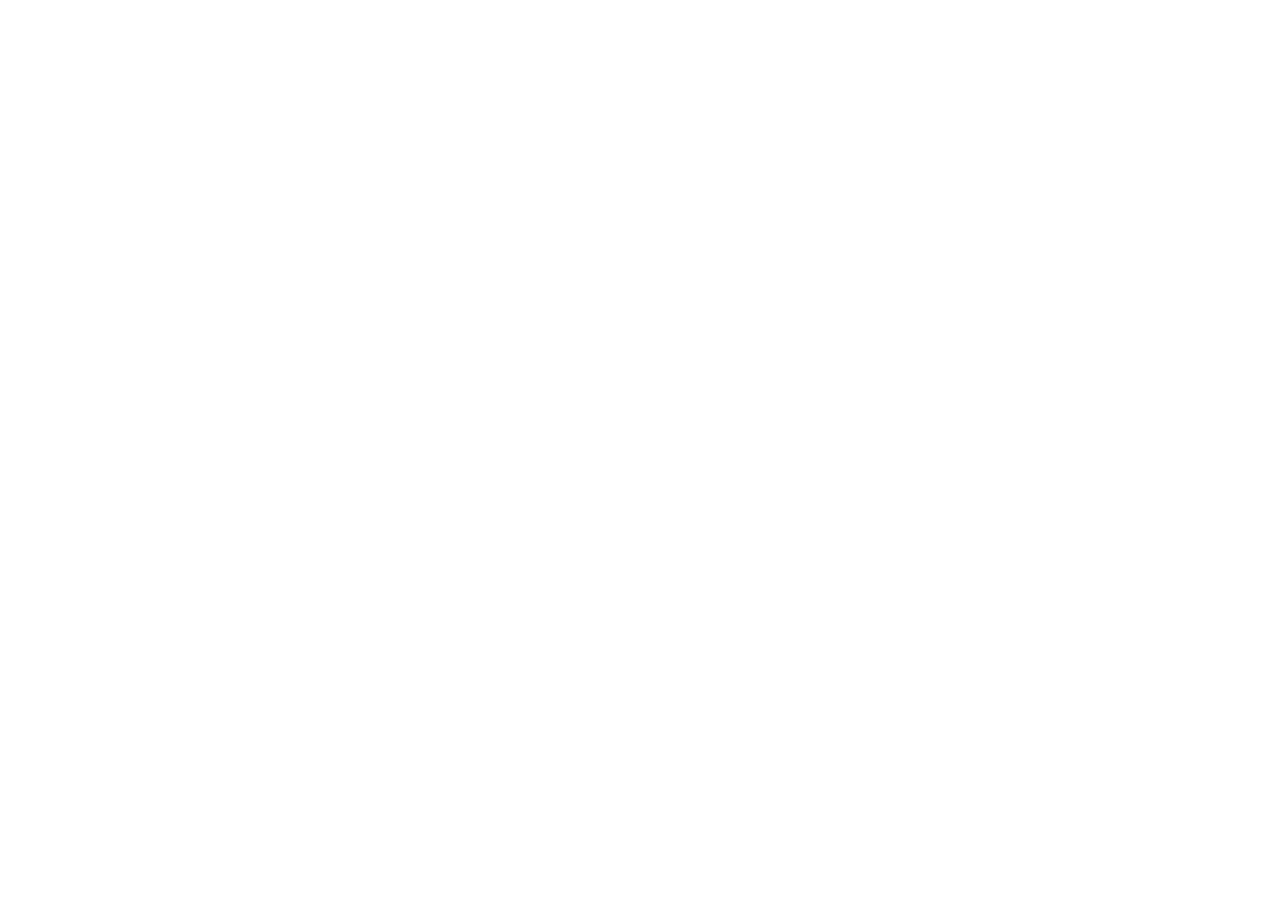
==== Vet-side/HTML/index.html @ 2cafeb4e "modified:   Vet-side/HTML/index.html" ====
<!DOCTYPE html>
<html lang="en">
<head>
    <meta charset="UTF-8">
    <meta name="viewport" content="width=device-width, initial-scale=1.0">
    <title>VBetter</title>
    <link rel="stylesheet" href="">
</head>
<body>
    
</body>
</html>
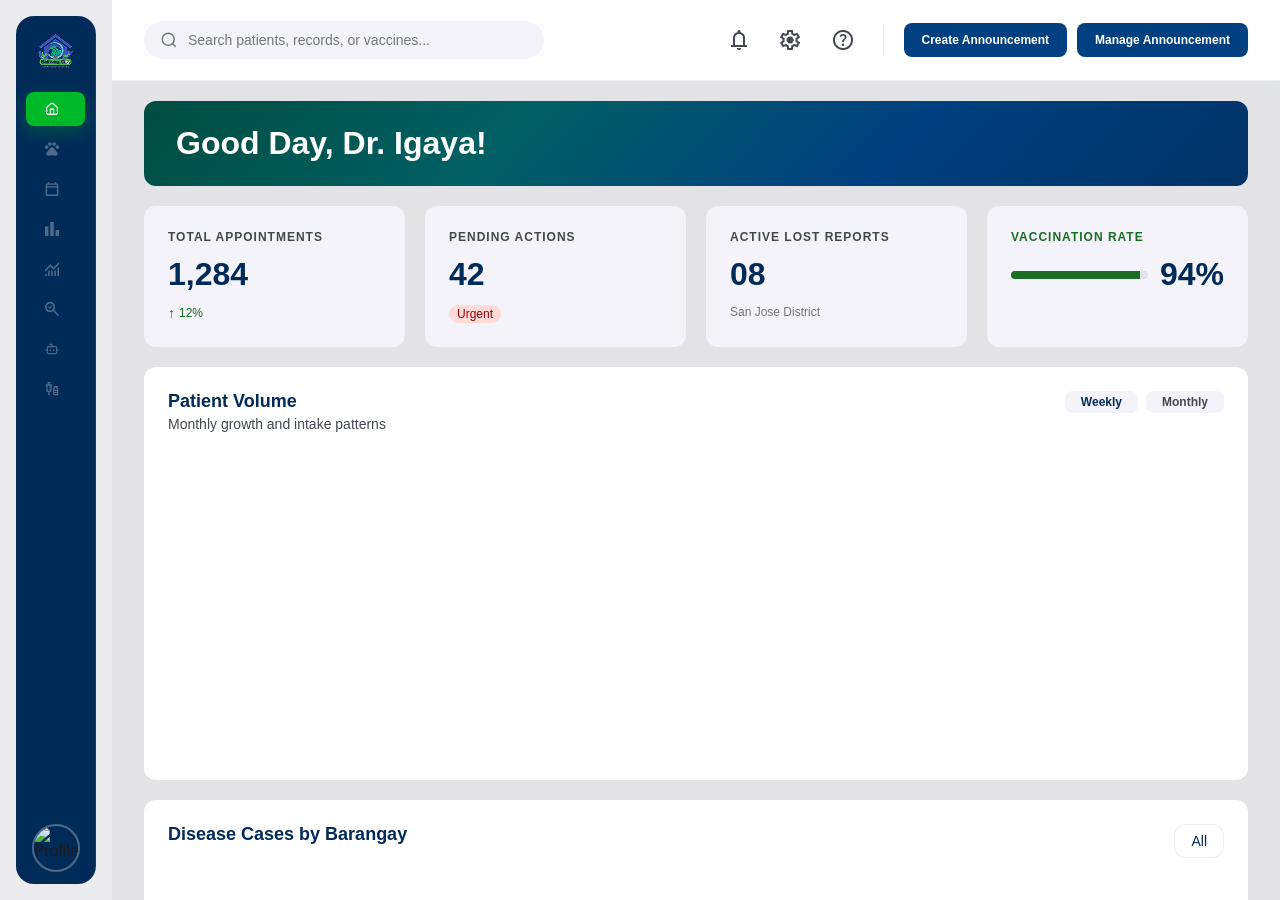
==== commit cd46c95e: "modified:   Vet-side/CSS/index.css 	modified:   Vet-side/HTML/index.html 	new file:   Vet-side/Image" ====
--- a/Vet-side/HTML/index.html
+++ b/Vet-side/HTML/index.html
@@ -3,11 +3,333 @@
 <head>
     <meta charset="UTF-8">
     <meta name="viewport" content="width=device-width, initial-scale=1.0">
-    <title>VBetter</title>
-    <link rel="stylesheet" href="">
+    <title>VBETTER - Veterinary Dashboard</title>
+    <link rel="stylesheet" href="../CSS/index.css">
+    <link href="https://cdn.jsdelivr.net/npm/fullcalendar@6.1.8/index.global.min.css" rel="stylesheet">
+    <script src="https://cdn.jsdelivr.net/npm/fullcalendar@6.1.8/index.global.min.js"></script>
+    <script src="https://cdn.jsdelivr.net/npm/chart.js"></script>
 </head>
 <body>
-    
+    <div class="MainContainer">
+        <!-- SIDEBAR -->
+        <div class="sidebar">
+            <div class="sidebar-header">
+                <div class="logo"><img src="../Images/logo.png" alt="VBETTER Logo"></div>
+            </div>
+            <nav class="sidebar-nav">
+                <a href="#" class="nav-item active" title="Dashboard">
+                    <img src="/Vet-side/Images/home.png" class="nav-icon">
+                    <span class="nav-label">Dashboard</span>
+                </a>
+                <a href="#" class="nav-item" title="Patients">
+                    <img src="/Vet-side/Images/paw.svg" class="nav-icon">
+                    <span class="nav-label">Appointment Management</span>
+                </a>
+                <a href="#" class="nav-item" title="Appointments">
+                    <img src="/Vet-side/Images/n.svg" class="nav-icon">
+                    <span class="nav-label">Patient Records</span>
+                </a>
+                <a href="#" class="nav-item" title="Reports">
+                    <img src="/Vet-side/Images/graph.svg" class="nav-icon">
+                    <span class="nav-label">Report</span>
+                </a>
+                 <a href="#" class="nav-item" title="Disease_Analytics">
+                    <img src="/Vet-side/Images/graph2.svg" class="nav-icon">
+                    <span class="nav-label">Disease Analytics</span>
+                </a>
+                  <a href="#" class="nav-item" title="lost_&_found">
+                    <img src="/Vet-side/Images/lostandFound.svg" class="nav-icon">
+                    <span class="nav-label">Lost And Found</span>
+                </a>
+                  <a href="#" class="nav-item" title="chatbot_insights">
+                    <img src="/Vet-side/Images/chatbot.svg" class="nav-icon">
+                    <span class="nav-label">Chatbot Management</span>
+                </a>
+                  <a href="#" class="nav-item" title="Mass_Vaccine">
+                    <img src="/Vet-side/Images/vaccine.svg" class="nav-icon">
+                    <span class="nav-label">Mass Vaccination</span>
+                </a>
+            </nav>
+            <div class="sidebar-footer">
+                <img src="https://via.placeholder.com/40" alt="Profile" class="profile-pic">
+                <span class="nav-label">Mass Vaccination</span>
+            </div>
+        </div>
+
+       
+        <div class="mainContent">
+            <div class="topHeader">
+                <div class="searchField">
+                    <svg class="search-icon" viewBox="0 0 24 24" fill="none" stroke="currentColor">
+                        <circle cx="11" cy="11" r="8"></circle>
+                        <path d="m21 21-4.35-4.35"></path>
+                    </svg>
+                    <input type="text" placeholder="Search patients, records, or vaccines...">
+                </div>
+                <div class="rightSide">
+                    <div class="iconheader">
+                        <button class="icon-btn">
+                            <img src="/Vet-side/Images/notif.png">
+                        </button>
+                        <button class="icon-btn">
+                           <img src="/Vet-side/Images/setting.png">
+                        </button>
+                        <button class="icon-btn">
+                                 <img src="/Vet-side/Images/aboutus.png">
+                        </button>
+                    </div>
+                    <div class="header-divider"></div>
+                    <div class="buttonHolder">
+                        <button class="btn btn-secondary">Create Announcement</button>
+                        <button class="btn btn-secondary">Manage Announcement</button>
+                    </div>
+                </div>
+            </div>
+
+            <!-- GREETING SECTION -->
+            <div class="Greetings">
+                <h1>Good Day, Dr. Igaya!</h1>
+            </div>
+
+            <!-- KPI SECTION -->
+            <div class="KPI">
+                <div class="kpi-card">
+                    <p class="kpi-label">Total Appointments</p>
+                    <h2 class="kpi-value">1,284</h2>
+                    <div class="kpi-trend">
+                        <span class="trend-icon">↑</span>
+                        <span class="trend-text">12%</span>
+                    </div>
+                </div>
+                <div class="kpi-card">
+                    <p class="kpi-label">Pending Actions</p>
+                    <h2 class="kpi-value">42</h2>
+                    <div class="urgent-badge">Urgent</div>
+                </div>
+                <div class="kpi-card">
+                    <p class="kpi-label">Active Lost Reports</p>
+                    <h2 class="kpi-value">08</h2>
+                    <p class="kpi-location">San Jose District</p>
+                </div>
+                <div class="kpi-card">
+                    <p class="kpi-label success">Vaccination Rate</p>
+                    <div class="vaccination-progress">
+                        <div class="progress-bar">
+                            <div class="progress-fill" style="width: 94%;"></div>
+                        </div>
+                        <h2 class="kpi-value">94%</h2>
+                    </div>
+                </div>
+            </div>
+
+            <div class="content-grid">
+                <div class="left-content">
+                    <div class="card">
+                        <div class="card-header">
+                            <div>
+                                <h3 class="card-title">Patient Volume</h3>
+                                <p class="card-subtitle">Monthly growth and intake patterns</p>
+                            </div>
+                            <div class="card-tabs">
+                                <button class="tab active">Weekly</button>
+                                <button class="tab">Monthly</button>
+                            </div>
+                        </div>
+                        <div class="chart-container">
+                            <canvas id="patientVolumeChart"></canvas>
+                        </div>
+                    </div>
+
+                    <div class="card">
+                        <div class="card-header">
+                            <div>
+                                <h3 class="card-title">Disease Cases by Barangay</h3>
+                            </div>
+                            <button class="dropdown-btn">All</button>
+                        </div>
+                        <div class="chart-container">
+                            <canvas id="diseaseChart"></canvas>
+                        </div>
+                    </div>
+
+                    <!-- VACCINE CARDS -->
+                    <div class="vaccine-section">
+                        <div class="vaccine-card">
+                            <p class="card-label">Animals Vaccinated</p>
+                            <div class="chart-container vaccine-chart-container">
+                                <canvas id="vaccinatedChart"></canvas>
+                            </div>
+                            <div class="vaccine-legend">
+                                <span class="legend-item">
+                                    <span class="dot green"></span>Rabies
+                                </span>
+                                <span class="legend-item">
+                                    <span class="dot gray"></span>Parvo
+                                </span>
+                            </div>
+                        </div>
+
+                        <div class="vaccine-demand-card">
+                            <p class="card-label">Estimated Vaccine Demand (Next 30 Days)</p>
+                            <div class="vaccine-items">
+                                <div class="vaccine-item">
+                                    <p class="vaccine-item-label">Rabies</p>
+                                    <h4 class="vaccine-item-value">450</h4>
+                                    <p class="vaccine-item-required">Units Required</p>
+                                </div>
+                                <div class="vaccine-item">
+                                    <p class="vaccine-item-label">Parvo</p>
+                                    <h4 class="vaccine-item-value">280</h4>
+                                    <p class="vaccine-item-required">Units Required</p>
+                                </div>
+                                <div class="vaccine-item">
+                                    <p class="vaccine-item-label">Distemper</p>
+                                    <h4 class="vaccine-item-value">195</h4>
+                                    <p class="vaccine-item-required">Units Required</p>
+                                </div>
+                            </div>
+                            <div class="alert-box">
+                                <p><strong>Inventory Alert:</strong> Rabies stock is 12% below projected demand. Reorder suggested.</p>
+                            </div>
+                        </div>
+                    </div>
+
+                    <!-- CHATBOT INSIGHTS -->
+                    <div class="card insights-card">
+                        <div class="insights-header">
+                            <h3 class="card-title">Chatbot Insights: Most Asked Symptoms</h3>
+                            <p class="real-time-label">Real-time Logs</p>
+                        </div>
+                        <div class="insights-list">
+                            <div class="insight-item">
+                                <div class="insight-header">
+                                    <span class="insight-name">Loss of Appetite</span>
+                                    <span class="insight-percentage">42% of queries</span>
+                                </div>
+                                <div class="insight-bar">
+                                    <div class="insight-bar-fill" style="width: 42%;"></div>
+                                </div>
+                            </div>
+                            <div class="insight-item">
+                                <div class="insight-header">
+                                    <span class="insight-name">Lethargy / Weakness</span>
+                                    <span class="insight-percentage">28% of queries</span>
+                                </div>
+                                <div class="insight-bar">
+                                    <div class="insight-bar-fill" style="width: 28%;"></div>
+                                </div>
+                            </div>
+                            <div class="insight-item">
+                                <div class="insight-header">
+                                    <span class="insight-name">Vomiting</span>
+                                    <span class="insight-percentage">15% of queries</span>
+                                </div>
+                                <div class="insight-bar">
+                                    <div class="insight-bar-fill" style="width: 15%;"></div>
+                                </div>
+                            </div>
+                            <div class="insight-item">
+                                <div class="insight-header">
+                                    <span class="insight-name">Itchy Skin / Redness</span>
+                                    <span class="insight-percentage">10% of queries</span>
+                                </div>
+                                <div class="insight-bar">
+                                    <div class="insight-bar-fill" style="width: 10%;"></div>
+                                </div>
+                            </div>
+                        </div>
+                        <p class="insights-note">Insight: Predictive patterns suggest a seasonal increase in skin-related queries.</p>
+                    </div>
+                </div>
+
+                <!-- RIGHT SIDE - CALENDAR & TIMELINE -->
+                <div class="right-content">
+                    <!-- CALENDAR -->
+                    <div class="card calendar-card">
+                        <div class="calendar-header">
+                            <h3>October 2023</h3>
+                            <div class="calendar-nav">
+                                <button class="nav-arrow">←</button>
+                                <button class="nav-arrow">→</button>
+                            </div>
+                        </div>
+                        <div id="calendar"></div>
+                    </div>
+
+                    <!-- TODAY'S TIMELINE -->
+                    <div class="card timeline-card">
+                        <div class="timeline-header">
+                            <h3>Today's Timeline</h3>
+                            <p class="timeline-date">Oct 24</p>
+                        </div>
+                        <div class="timeline-container">
+                            <div class="timeline-item">
+                                <div class="timeline-marker completed">
+                                    <span class="marker-dot"></span>
+                                </div>
+                                <div class="timeline-event completed">
+                                    <p class="event-time">09:00 AM</p>
+                                    <h4 class="event-title">Deworming: Cooper</h4>
+                                    <p class="event-location">Dr. Aris (Room 402)</p>
+                                </div>
+                            </div>
+                            <div class="timeline-item">
+                                <div class="timeline-marker pending">
+                                    <span class="marker-dot pending"></span>
+                                </div>
+                                <div class="timeline-event pending">
+                                    <p class="event-time">11:30 AM</p>
+                                    <h4 class="event-title">Vaccination: Buddy</h4>
+                                    <p class="event-location">Dr. Santos (Room 101)</p>
+                                </div>
+                            </div>
+                            <div class="timeline-item">
+                                <div class="timeline-marker">
+                                    <span class="marker-dot"></span>
+                                </div>
+                                <div class="timeline-event">
+                                    <p class="event-time">02:45 PM</p>
+                                    <h4 class="event-title">Consultation: Felix</h4>
+                                    <p class="event-location">Dr. Aris (Consultation Hall)</p>
+                                </div>
+                            </div>
+                        </div>
+                        <button class="btn btn-add-appointment">+ Add Appointment</button>
+                    </div>
+
+                    <!-- EVENT CARD -->
+                    <div class="card event-card">
+                        <p class="event-label">NEXT MAJOR EVENT</p>
+                        <h3 class="event-title">Annual Anti-Rabies Mass Vaccination</h3>
+                        <p class="event-date">Nov 12-14 • Barangay Plaza Centers</p>
+                        <button class="btn btn-manage-event">Manage Event</button>
+                    </div>
+
+                    <!-- RECENT PATIENT -->
+                    <div class="card patient-card">
+                        <div class="patient-header">
+                            <h3 class="card-title">Recent Patient Appointment</h3>
+                            <a href="#" class="view-link">View Directory</a>
+                        </div>
+                        <div class="patient-item">
+                            <div class="patient-info">
+                                <img src="https://via.placeholder.com/48" alt="Cooper" class="patient-avatar">
+                                <div>
+                                    <h4 class="patient-name">Cooper</h4>
+                                    <p class="patient-details">Golden Retriever • Male • 3yrs</p>
+                                </div>
+                            </div>
+                            <div class="patient-status">
+                                <span class="status-badge">Stable</span>
+                                <p class="patient-date">Adm: Oct 24, 2023</p>
+                            </div>
+                        </div>
+                    </div>
+                </div>
+            </div>
+        </div>
+    </div>
+
+    <script src="../JS/index.js"></script>
 </body>
-</html>
-
+</html>
--- a/Vet-side/CSS/index.css
+++ b/Vet-side/CSS/index.css
@@ -0,0 +1,1403 @@
+/* ============================= */
+/* VBETTER DASHBOARD - CSS */
+/* ============================= */
+
+/* ROOT VARIABLES */
+:root {
+    --primary-dark: #002A58;
+    --primary-blue: #004080;
+    --primary-light: #0E4686;
+    --secondary-green: #1B6D24;
+    --secondary-light-green: #00B928;
+    --accent-red: #93000A;
+    --accent-light-red: #FFDAD6;
+    --background-light: #F3F3F9;
+    --background-gray: rgba(66, 71, 80, 0.05);
+    --text-primary: #1A1C20;
+    --text-secondary: #424750;
+    --text-tertiary: #737781;
+    --border-light: rgba(195, 198, 210, 0.30);
+    --white: #FFFFFF;
+    --sidebar-width-collapsed: 80px;
+    --sidebar-width-expanded: 160px;
+    --shell-gap: 16px;
+    --sidebar-main-gap: 16px;
+    --transition: all 0.3s ease;
+}
+
+/* GENERAL STYLES */
+* {
+    margin: 0;
+    padding: 0;
+    box-sizing: border-box;
+}
+
+html, body {
+    height: 100%;
+    width: 100%;
+    font-family: 'Manrope', -apple-system, BlinkMacSystemFont, 'Segoe UI', sans-serif;
+    background-color: var(--background-gray);
+    color: var(--text-primary);
+}
+
+/* ============================= */
+/* MAIN CONTAINER */
+/* ============================= */
+
+.MainContainer {
+    display: flex;
+    height: 100vh;
+    width: 100%;
+}
+
+
+.sidebar {
+    width: var(--sidebar-width-collapsed);
+    height: calc(100vh - (var(--shell-gap) * 2));
+    background: var(--primary-dark);
+    display: flex;
+    flex-direction: column;
+    justify-content: space-between;
+    align-items: stretch;
+    padding: 12px 10px;
+    position: fixed;
+    left: var(--shell-gap);
+    top: var(--shell-gap);
+    border-radius: 18px;
+    overflow: hidden;
+    border-right: 1px solid rgba(255, 255, 255, 0.1);
+    transition: width 0.28s ease;
+}
+
+.sidebar.expanded {
+    width: var(--sidebar-width-expanded);
+}
+
+.sidebar-header {
+    width: 100%;
+    display: flex;
+    justify-content: center;
+    margin-bottom: 14px;
+}
+
+.logo {
+    width: 50px;
+    height: 50px;
+    border-radius: 12px;
+    display: flex;
+    align-items: center;
+    justify-content: center;
+    color: var(--white);
+    font-weight: 800;
+    font-size: 24px;
+    
+}
+
+.sidebar-nav {
+    display: flex;
+    flex-direction: column;
+    gap: 6px;
+    flex: 1;
+    justify-content: flex-start;
+}
+
+.nav-item {
+    width: 100%;
+    min-height: 34px;
+    display: flex;
+    align-items: center;
+    justify-content: center;
+    gap: 8px;
+    border-radius: 8px;
+    color: rgba(255, 255, 255, 0.7);
+    cursor: pointer;
+    transition: var(--transition);
+    text-decoration: none;
+    padding: 7px 0;
+}
+
+.sidebar.expanded .nav-item {
+    justify-content: flex-start;
+    padding: 7px 10px;
+}
+
+.nav-item:hover {
+    background: rgba(0, 185, 40, 0.22);
+    color: var(--white);
+}
+
+.nav-item.active {
+    background: var(--secondary-light-green);
+    color: var(--white);
+    box-shadow: 0 6px 18px rgba(0, 185, 40, 0.3);
+}
+
+.nav-icon {
+    width: 14px;
+    height: 14px;
+    stroke-width: 2;
+    flex-shrink: 0;
+    opacity: 0.95;
+}
+
+.nav-label {
+    font-size: 11px;
+    font-weight: 600;
+    line-height: 1.2;
+    opacity: 0;
+    max-width: 0;
+    overflow: hidden;
+    white-space: nowrap;
+    transition: opacity 0.18s ease, max-width 0.18s ease;
+}
+
+.sidebar.expanded .nav-label {
+    opacity: 1;
+    max-width: 140px;
+}
+
+.sidebar-footer {
+    width: 100%;
+    display: flex;
+    justify-content: center;
+}
+
+.sidebar.expanded .sidebar-footer {
+    justify-content: flex-start;
+}
+
+.profile-pic {
+    width: 48px;
+    height: 48px;
+    border-radius: 50%;
+    border: 2px solid rgba(255, 255, 255, 0.3);
+    cursor: pointer;
+    transition: var(--transition);
+}
+
+.profile-pic:hover {
+    border-color: var(--secondary-light-green);
+}
+
+/* ============================= */
+/* MAIN CONTENT */
+/* ============================= */
+
+.mainContent {
+    margin-left: calc(var(--shell-gap) + var(--sidebar-width-collapsed) + var(--sidebar-main-gap));
+    width: calc(100% - (var(--shell-gap) + var(--sidebar-width-collapsed) + var(--sidebar-main-gap)));
+    height: 100vh;
+    overflow-y: auto;
+    background: var(--background-gray);
+    transition: margin-left 0.28s ease, width 0.28s ease;
+}
+
+.sidebar.expanded ~ .mainContent {
+    margin-left: calc(var(--shell-gap) + var(--sidebar-width-expanded) + var(--sidebar-main-gap));
+    width: calc(100% - (var(--shell-gap) + var(--sidebar-width-expanded) + var(--sidebar-main-gap)));
+}
+
+/* TOP HEADER */
+.topHeader {
+    display: flex;
+    justify-content: space-between;
+    align-items: center;
+    padding: 20px 32px;
+    background: var(--white);
+    border-bottom: 1px solid var(--border-light);
+    position: sticky;
+    top: 0;
+    z-index: 100;
+}
+
+.searchField {
+    flex: 1;
+    max-width: 400px;
+    display: flex;
+    align-items: center;
+    background: var(--background-light);
+    border-radius: 50px;
+    padding: 10px 16px;
+    gap: 10px;
+}
+
+.search-icon {
+    width: 18px;
+    height: 18px;
+    color: var(--text-tertiary);
+    stroke-width: 2;
+    flex-shrink: 0;
+}
+
+.searchField input {
+    border: none;
+    background: transparent;
+    outline: none;
+    width: 100%;
+    font-size: 14px;
+    color: var(--text-primary);
+}
+
+.searchField input::placeholder {
+    color: var(--text-tertiary);
+}
+
+.rightSide {
+    display: flex;
+    align-items: center;
+    gap: 20px;
+}
+
+.iconheader {
+    display: flex;
+    gap: 12px;
+}
+
+.icon-btn {
+    width: 40px;
+    height: 40px;
+    border: none;
+    background: transparent;
+    cursor: pointer;
+    display: flex;
+    align-items: center;
+    justify-content: center;
+    color: var(--text-secondary);
+    transition: var(--transition);
+}
+
+.icon-btn:hover {
+    color: var(--primary-dark);
+}
+
+.icon-btn svg {
+    width: 20px;
+    height: 20px;
+    stroke-width: 2;
+}
+
+.header-divider {
+    width: 1px;
+    height: 32px;
+    background: var(--border-light);
+}
+
+.buttonHolder {
+    display: flex;
+    gap: 10px;
+}
+
+.btn {
+    padding: 10px 18px;
+    border: none;
+    border-radius: 8px;
+    font-size: 12px;
+    font-weight: 700;
+    cursor: pointer;
+    transition: var(--transition);
+    white-space: nowrap;
+}
+
+.btn-secondary {
+    background: var(--primary-blue);
+    color: var(--white);
+}
+
+.btn-secondary:hover {
+    opacity: 0.9;
+}
+
+.btn-add-appointment {
+    background: var(--primary-blue);
+    color: #83AEF5;
+    width: 100%;
+}
+
+.btn-manage-event {
+    background: var(--secondary-light-green);
+    color: var(--white);
+    width: 100%;
+}
+
+/* GREETING SECTION */
+.Greetings {
+    padding: 24px 32px;
+    background: linear-gradient(135deg, #004D40, #006064, #004080, #003366);
+    border-radius: 12px;
+    margin: 20px 32px 20px 32px;
+    color: var(--white);
+}
+
+.Greetings h1 {
+    font-size: 32px;
+    font-weight: 800;
+}
+
+/* KPI SECTION */
+.KPI {
+    display: grid;
+    grid-template-columns: repeat(4, 1fr);
+    gap: 20px;
+    padding: 0 32px 20px;
+}
+
+.kpi-card {
+    background: var(--background-light);
+    padding: 24px;
+    border-radius: 12px;
+    display: flex;
+    flex-direction: column;
+    gap: 12px;
+}
+
+.kpi-label {
+    font-size: 12px;
+    font-weight: 700;
+    text-transform: uppercase;
+    color: var(--text-secondary);
+    letter-spacing: 1px;
+}
+
+.kpi-label.success {
+    color: var(--secondary-green);
+}
+
+.kpi-value {
+    font-size: 32px;
+    font-weight: 800;
+    color: var(--primary-dark);
+}
+
+.kpi-trend {
+    display: flex;
+    align-items: center;
+    gap: 4px;
+    font-size: 12px;
+    color: var(--secondary-green);
+    font-weight: 500;
+}
+
+.trend-icon {
+    font-size: 14px;
+}
+
+.urgent-badge {
+    background: var(--accent-light-red);
+    color: var(--accent-red);
+    padding: 2px 8px;
+    border-radius: 50px;
+    font-size: 12px;
+    font-weight: 400;
+    width: fit-content;
+}
+
+.kpi-location {
+    font-size: 12px;
+    color: var(--text-tertiary);
+    font-weight: 500;
+}
+
+.vaccination-progress {
+    display: flex;
+    align-items: center;
+    gap: 12px;
+}
+
+.progress-bar {
+    flex: 1;
+    height: 8px;
+    background: #E2E2E8;
+    border-radius: 50px;
+    overflow: hidden;
+}
+
+.progress-fill {
+    height: 100%;
+    background: var(--secondary-green);
+}
+
+/* CONTENT GRID */
+.content-grid {
+    display: grid;
+    grid-template-columns: 2fr 1fr;
+    gap: 20px;
+    padding: 0 32px 32px;
+}
+
+/* CARD STYLES */
+.card {
+    background: var(--white);
+    border-radius: 12px;
+    padding: 24px;
+    margin-bottom: 20px;
+}
+
+.card-header {
+    display: flex;
+    justify-content: space-between;
+    align-items: flex-start;
+    margin-bottom: 24px;
+}
+
+.card-title {
+    font-size: 18px;
+    font-weight: 700;
+    color: var(--primary-dark);
+    margin-bottom: 4px;
+}
+
+.card-subtitle {
+    font-size: 14px;
+    font-weight: 400;
+    color: var(--text-secondary);
+}
+
+.card-label {
+    font-size: 14px;
+    font-weight: 700;
+    text-transform: uppercase;
+    color: var(--text-secondary);
+    letter-spacing: 0.7px;
+    margin-bottom: 12px;
+}
+
+.card-tabs {
+    display: flex;
+    gap: 8px;
+}
+
+.tab {
+    padding: 4px 16px;
+    background: var(--background-light);
+    border: none;
+    border-radius: 8px;
+    font-size: 12px;
+    font-weight: 600;
+    color: var(--text-secondary);
+    cursor: pointer;
+    transition: var(--transition);
+}
+
+.tab.active {
+    background: var(--background-light);
+    color: var(--primary-dark);
+}
+
+.dropdown-btn {
+    padding: 8px 16px;
+    background: var(--white);
+    border: 1px solid var(--border-light);
+    border-radius: 12px;
+    cursor: pointer;
+    font-size: 14px;
+    color: var(--primary-dark);
+    transition: var(--transition);
+}
+
+.dropdown-btn:hover {
+    background: var(--background-light);
+}
+
+/* CHART CONTAINER */
+.chart-container {
+    height: 300px;
+    position: relative;
+    margin-top: 20px;
+}
+
+.vaccine-chart-container {
+    height: 250px;
+}
+
+/* VACCINE SECTION */
+.vaccine-section {
+    display: grid;
+    grid-template-columns: 1fr 1fr;
+    gap: 20px;
+    margin-bottom: 20px;
+}
+
+.vaccine-card {
+    background: var(--white);
+    padding: 24px;
+    border-radius: 12px;
+    text-align: center;
+}
+
+.vaccine-circle {
+    display: flex;
+    justify-content: center;
+    padding: 20px 0;
+}
+
+.circular-stat {
+    width: 128px;
+    height: 128px;
+    border-radius: 50%;
+    background: radial-gradient(circle at 30% 30%, #f0f0f0, #fff);
+    display: flex;
+    align-items: center;
+    justify-content: center;
+    position: relative;
+    box-shadow: inset 0 2px 8px rgba(0, 0, 0, 0.05);
+}
+
+.vaccine-number {
+    font-size: 28px;
+    font-weight: 800;
+    color: var(--primary-dark);
+    text-align: center;
+}
+
+.vaccine-label {
+    font-size: 10px;
+    color: var(--text-tertiary);
+    font-weight: 400;
+}
+
+.vaccine-legend {
+    display: flex;
+    justify-content: center;
+    gap: 20px;
+    margin-top: 16px;
+}
+
+.legend-item {
+    display: flex;
+    align-items: center;
+    gap: 8px;
+    font-size: 10px;
+    color: var(--text-tertiary);
+    font-weight: 400;
+}
+
+.dot {
+    width: 8px;
+    height: 8px;
+    border-radius: 50%;
+}
+
+.dot.green {
+    background: var(--secondary-green);
+}
+
+.dot.gray {
+    background: #E2E2E8;
+}
+
+/* VACCINE DEMAND CARD */
+.vaccine-demand-card {
+    background: var(--white);
+    padding: 24px;
+    border-radius: 12px;
+    color: white;
+   
+}
+
+.vaccine-items {
+    display:flex;
+    flex-direction:row;
+    align-self: center;
+    gap: 12px;
+    margin: 50px 0;
+    
+}
+
+.vaccine-item {
+    background: var(--background-light);
+    padding: 12px;
+    border-radius: 8px;
+    text-align: center;
+}
+
+.vaccine-item-label {
+    font-size: 10px;
+    font-weight: 700;
+    text-transform: uppercase;
+    color: var(--text-tertiary);
+}
+
+.vaccine-item-value {
+    font-size: 22px;
+    font-weight: 700;
+    color: var(--primary-dark);
+    margin: 4px 0;
+}
+
+.vaccine-item-required {
+    font-size: 10px;
+    font-weight: 700;
+    color: var(--secondary-green);
+}
+
+.alert-box {
+    background: rgba(0, 42, 88, 0.05);
+    border: 1px solid rgba(0, 42, 88, 0.2);
+    border-radius: 8px;
+    padding: 12px;
+    font-size: 12px;
+    color: var(--text-secondary);
+    margin-top: 12px;
+}
+
+.alert-box strong {
+    color: var(--primary-dark);
+}
+
+/* INSIGHTS CARD */
+.insights-card {
+    grid-column: 1 / -1;
+}
+
+.insights-header {
+    display: flex;
+    justify-content: space-between;
+    align-items: center;
+    margin-bottom: 24px;
+}
+
+.real-time-label {
+    font-size: 10px;
+    font-weight: 700;
+    text-transform: uppercase;
+    color: var(--text-tertiary);
+    letter-spacing: 1px;
+}
+
+.insights-list {
+    display: flex;
+    flex-direction: column;
+    gap: 20px;
+    margin-bottom: 20px;
+}
+
+.insight-item {
+    display: flex;
+    flex-direction: column;
+    gap: 8px;
+}
+
+.insight-header {
+    display: flex;
+    justify-content: space-between;
+    align-items: center;
+}
+
+.insight-name {
+    font-size: 12px;
+    font-weight: 700;
+    color: var(--text-primary);
+}
+
+.insight-percentage {
+    font-size: 12px;
+    font-weight: 700;
+    color: var(--primary-dark);
+}
+
+.insight-bar {
+    height: 12px;
+    background: #E2E2E8;
+    border-radius: 50px;
+    overflow: hidden;
+}
+
+.insight-bar-fill {
+    height: 100%;
+    background: var(--secondary-green);
+    border-radius: 50px;
+}
+
+.insights-note {
+    text-align: center;
+    font-size: 12px;
+    color: var(--text-tertiary);
+    font-weight: 400;
+}
+
+/* RIGHT CONTENT */
+.right-content {
+    display: flex;
+    flex-direction: column;
+    gap: 20px;
+}
+
+/* CALENDAR CARD */
+.calendar-card {
+    min-height: 400px;
+}
+
+.calendar-header {
+    display: flex;
+    justify-content: space-between;
+    align-items: center;
+    margin-bottom: 20px;
+}
+
+.calendar-nav {
+    display: flex;
+    gap: 12px;
+}
+
+.nav-arrow {
+    width: 32px;
+    height: 32px;
+    border: 1px solid var(--border-light);
+    background: transparent;
+    border-radius: 8px;
+    cursor: pointer;
+    transition: var(--transition);
+    font-size: 16px;
+    color: var(--text-secondary);
+}
+
+.nav-arrow:hover {
+    background: var(--background-light);
+    border-color: var(--primary-dark);
+}
+
+#calendar {
+    width: 100%;
+}
+
+.fc {
+    font-family: 'Manrope', sans-serif !important;
+}
+
+.fc .fc-button-primary {
+    background-color: var(--primary-dark) !important;
+    border-color: var(--primary-dark) !important;
+}
+
+.fc .fc-button-primary:hover {
+    background-color: var(--primary-blue) !important;
+}
+
+.fc .fc-daygrid-day.fc-day-today {
+    background-color: var(--background-light) !important;
+}
+
+/* TIMELINE CARD */
+.timeline-card {
+    max-height: 400px;
+    margin-bottom: 70px;
+}
+
+.timeline-header {
+    display: flex;
+    justify-content: space-between;
+    align-items: center;
+    margin-bottom: 20px;
+}
+
+.timeline-date {
+    font-size: 10px;
+    font-weight: 700;
+    text-transform: uppercase;
+    color: var(--secondary-green);
+    letter-spacing: 1px;
+}
+
+.timeline-container {
+    display: flex;
+    flex-direction: column;
+    gap: 20px;
+    position: relative;
+    padding-left: 40px;
+    margin-bottom: 16px;
+}
+
+.timeline-container::before {
+    content: '';
+    position: absolute;
+    left: 11px;
+    top: 0;
+    bottom: 0;
+    width: 2px;
+    background: rgba(195, 198, 210, 0.3);
+}
+
+.timeline-item {
+    position: relative;
+    display: flex;
+    gap: 16px;
+}
+
+.timeline-marker {
+    width: 24px;
+    height: 24px;
+    background: #E8E8EE;
+    border-radius: 50%;
+    border: 4px solid var(--white);
+    position: absolute;
+    left: -40px;
+    top: 4px;
+    display: flex;
+    align-items: center;
+    justify-content: center;
+    flex-shrink: 0;
+}
+
+.timeline-marker.completed {
+    background: var(--secondary-green);
+}
+
+.timeline-marker.pending {
+    background: #E8E8EE;
+}
+
+.marker-dot {
+    width: 8px;
+    height: 8px;
+    background: var(--white);
+    border-radius: 50%;
+}
+
+.marker-dot.pending {
+    background: var(--text-tertiary);
+}
+
+.timeline-event {
+    background: var(--background-light);
+    padding: 16px;
+    border-radius: 12px;
+    border-left: 4px solid transparent;
+    position: relative;
+    flex: 1;
+}
+
+.timeline-event.completed {
+    border-left-color: var(--secondary-green);
+}
+
+.timeline-event.pending {
+    border-left-color: var(--primary-dark);
+}
+
+.event-time {
+    font-size: 10px;
+    font-weight: 700;
+    text-transform: uppercase;
+    color: var(--text-secondary);
+}
+
+.event-title {
+    font-size: 14px;
+    font-weight: 700;
+    color: white;
+    margin: 4px 0;
+}
+
+.event-location {
+    font-size: 12px;
+    color: var(--text-tertiary);
+    font-weight: 400;
+}
+
+/* EVENT CARD */
+.event-card {
+    background: linear-gradient(135deg, var(--primary-dark) 0%, var(--primary-blue) 100%);
+    color: var(--white);
+    position: relative;
+    overflow: hidden;
+}
+
+.event-card::before {
+    content: '';
+    position: absolute;
+    width: 128px;
+    height: 128px;
+    background: rgba(27, 109, 36, 0.2);
+    border-radius: 50%;
+    filter: blur(40px);
+    right: -40px;
+    bottom: -40px;
+}
+
+.event-card::after {
+    content: '';
+    position: absolute;
+    width: 100px;
+    height: 100px;
+    background: rgba(0, 64, 128, 0.3);
+    border-radius: 50%;
+    filter: blur(40px);
+    left: -40px;
+    top: -40px;
+}
+
+.event-label {
+    font-size: 10px;
+    font-weight: 700;
+    text-transform: uppercase;
+    color: #A3F69C;
+    letter-spacing: 2px;
+    position: relative;
+    z-index: 1;
+}
+
+.event-title {
+    font-size: 20px;
+    font-weight: 700;
+    line-height: 1.4;
+    margin: 8px 0;
+    position: relative;
+    z-index: 1;
+}
+
+.event-date {
+    font-size: 12px;
+    color: #83AEF5;
+    opacity: 0.8;
+    margin-bottom: 12px;
+    position: relative;
+    z-index: 1;
+}
+
+.btn-manage-event {
+    position: relative;
+    z-index: 1;
+}
+
+/* PATIENT CARD */
+.patient-card {
+    min-height: auto;
+}
+
+.patient-header {
+    display: flex;
+    justify-content: space-between;
+    align-items: center;
+    margin-bottom: 20px;
+}
+
+.view-link {
+    color: var(--primary-light);
+    font-size: 14px;
+    font-weight: 700;
+    text-decoration: none;
+    cursor: pointer;
+    transition: var(--transition);
+}
+
+.view-link:hover {
+    opacity: 0.8;
+}
+
+.patient-item {
+    display: flex;
+    justify-content: space-between;
+    align-items: center;
+    padding: 16px;
+    gap: 16px;
+}
+
+.patient-info {
+    display: flex;
+    align-items: center;
+    gap: 12px;
+    flex: 1;
+}
+
+.patient-avatar {
+    width: 48px;
+    height: 48px;
+    border-radius: 8px;
+    border: 1px solid var(--border-light);
+    object-fit: cover;
+}
+
+.patient-name {
+    font-size: 16px;
+    font-weight: 700;
+    color: var(--text-primary);
+}
+
+.patient-details {
+    font-size: 12px;
+    color: var(--text-secondary);
+    font-weight: 400;
+}
+
+.patient-status {
+    display: flex;
+    flex-direction: column;
+    align-items: flex-end;
+    gap: 4px;
+}
+
+.status-badge {
+    background: rgba(27, 109, 36, 0.1);
+    color: #A0F399;
+    padding: 4px 12px;
+    border-radius: 50px;
+    font-size: 12px;
+    font-weight: 700;
+    text-transform: uppercase;
+}
+
+.patient-date {
+    font-size: 10px;
+    color: var(--text-tertiary);
+    font-weight: 400;
+}
+
+/* ============================= */
+/* SCROLLBAR STYLING */
+/* ============================= */
+
+.mainContent::-webkit-scrollbar {
+    width: 8px;
+}
+
+.mainContent::-webkit-scrollbar-track {
+    background: transparent;
+}
+
+.mainContent::-webkit-scrollbar-thumb {
+    background: var(--border-light);
+    border-radius: 4px;
+}
+
+.mainContent::-webkit-scrollbar-thumb:hover {
+    background: var(--text-tertiary);
+}
+
+/* ============================= */
+/* RESPONSIVE DESIGN */
+/* ============================= */
+
+@media (max-width: 1400px) {
+    .content-grid {
+        grid-template-columns: 1fr;
+    }
+
+    .vaccine-section {
+        grid-template-columns: 1fr;
+    }
+}
+
+@media (max-width: 1200px) {
+    .mainContent {
+        margin-left: calc(var(--shell-gap) + var(--sidebar-width-collapsed) + 12px);
+        width: calc(100% - (var(--shell-gap) + var(--sidebar-width-collapsed) + 12px));
+    }
+
+    .sidebar.expanded ~ .mainContent {
+        margin-left: calc(var(--shell-gap) + var(--sidebar-width-expanded) + 12px);
+        width: calc(100% - (var(--shell-gap) + var(--sidebar-width-expanded) + 12px));
+    }
+
+    .content-grid {
+        grid-template-columns: 1fr;
+    }
+
+    .KPI {
+        grid-template-columns: repeat(2, 1fr);
+    }
+
+    .card {
+        padding: 20px;
+    }
+
+    .chart-container {
+        height: 250px;
+    }
+}
+
+@media (max-width: 1024px) {
+    .KPI {
+        grid-template-columns: repeat(2, 1fr);
+        gap: 16px;
+    }
+
+    .vaccine-section {
+        grid-template-columns: 1fr;
+    }
+
+    .topHeader {
+        flex-direction: column;
+        gap: 12px;
+    }
+
+    .searchField {
+        max-width: 100%;
+    }
+
+    .buttonHolder {
+        flex-direction: column;
+        width: 100%;
+    }
+
+    .btn-secondary {
+        width: 100%;
+    }
+
+    .card-header {
+        flex-direction: column;
+        gap: 12px;
+    }
+
+    .card-tabs {
+        justify-content: flex-start;
+    }
+}
+
+@media (max-width: 768px) {
+    .MainContainer {
+        flex-direction: column;
+    }
+
+    .sidebar {
+        width: 100%;
+        height: auto;
+        flex-direction: row;
+        padding: 12px 16px;
+        align-items: center;
+        position: relative;
+        left: 0;
+        top: 0;
+        border-radius: 0;
+        border-right: none;
+        overflow: visible;
+        border-bottom: 1px solid rgba(255, 255, 255, 0.1);
+    }
+
+    .sidebar-header {
+        margin-bottom: 0;
+    }
+
+    .sidebar-nav {
+        flex: 1;
+        flex-direction: row;
+        justify-content: center;
+        gap: 12px;
+    }
+
+    .nav-item {
+        width: 40px;
+        min-height: 40px;
+        justify-content: center;
+        padding: 0;
+        border-radius: 10px;
+    }
+
+    .nav-label {
+        display: none;
+    }
+
+    .nav-icon {
+        width: 20px;
+        height: 20px;
+    }
+
+    .mainContent {
+        margin-left: 0;
+        width: 100%;
+        height: auto;
+    }
+
+    .topHeader {
+        flex-direction: column;
+        gap: 12px;
+        padding: 16px;
+    }
+
+    .searchField {
+        max-width: 100%;
+    }
+
+    .rightSide {
+        flex-direction: column;
+        width: 100%;
+        gap: 12px;
+    }
+
+    .buttonHolder {
+        flex-direction: column;
+        width: 100%;
+        gap: 8px;
+    }
+
+    .btn-secondary {
+        width: 100%;
+        padding: 10px 12px;
+        font-size: 12px;
+    }
+
+    .Greetings {
+        padding: 20px 16px;
+        margin: 16px;
+    }
+
+    .Greetings h1 {
+        font-size: 24px;
+    }
+
+    .KPI {
+        grid-template-columns: repeat(2, 1fr);
+        padding: 0 16px 16px;
+        gap: 12px;
+    }
+
+    .kpi-card {
+        padding: 16px;
+    }
+
+    .kpi-value {
+        font-size: 24px;
+    }
+
+    .content-grid {
+        padding: 0 16px 16px;
+    }
+
+    .card {
+        padding: 16px;
+        margin-bottom: 16px;
+    }
+
+    .card-title {
+        font-size: 16px;
+    }
+
+    .card-subtitle {
+        font-size: 12px;
+    }
+
+    .card-label {
+        font-size: 12px;
+       
+    }
+
+    .chart-container {
+        height: 200px;
+        margin-top: 16px;
+    }
+
+    .vaccine-chart-container {
+        height: 180px;
+    }
+
+    .vaccine-section {
+        grid-template-columns: 1fr;
+        gap: 16px;
+    }
+
+    .vaccine-items {
+        flex-direction: row;
+        flex-wrap: wrap;
+    }
+
+    .vaccine-item {
+        flex: 1;
+        min-width: 100px;
+    }
+
+    .vaccine-legend {
+        flex-wrap: wrap;
+        justify-content: center;
+        gap: 12px;
+    }
+
+    .timeline-container {
+        padding-left: 30px;
+    }
+
+    .event-title {
+        font-size: 16px;
+    }
+
+    .patient-item {
+        flex-direction: column;
+        gap: 12px;
+    }
+
+    .patient-status {
+        align-items: flex-start;
+    }
+}
+
+@media (max-width: 480px) {
+    .KPI {
+        grid-template-columns: 1fr;
+    }
+
+    .kpi-card {
+        padding: 12px;
+    }
+
+    .kpi-value {
+        font-size: 20px;
+    }
+
+    .Greetings h1 {
+        font-size: 20px;
+    }
+
+    .Greetings {
+        padding: 16px 12px;
+        margin: 12px;
+    }
+
+    .topHeader {
+        padding: 12px 16px;
+    }
+
+    .card {
+        padding: 12px;
+        margin-bottom: 12px;
+    }
+
+    .card-title {
+        font-size: 14px;
+    }
+
+    .chart-container {
+        height: 150px;
+        margin-top: 12px;
+    }
+
+    .vaccine-chart-container {
+        height: 140px;
+    }
+
+    .sidebar-nav {
+        gap: 8px;
+    }
+
+    .nav-item {
+        width: 40px;
+        height: 40px;
+    }
+
+    .nav-icon {
+        width: 20px;
+        height: 20px;
+    }
+
+    .buttonHolder {
+        gap: 6px;
+    }
+
+    .btn-secondary {
+        padding: 8px 10px;
+        font-size: 11px;
+    }
+
+    .insights-list {
+        gap: 16px;
+    }
+
+    .event-card {
+        padding: 16px;
+    }
+
+    .patient-card {
+        padding: 12px;
+    }
+
+    .timeline-item {
+        gap: 12px;
+    }
+}
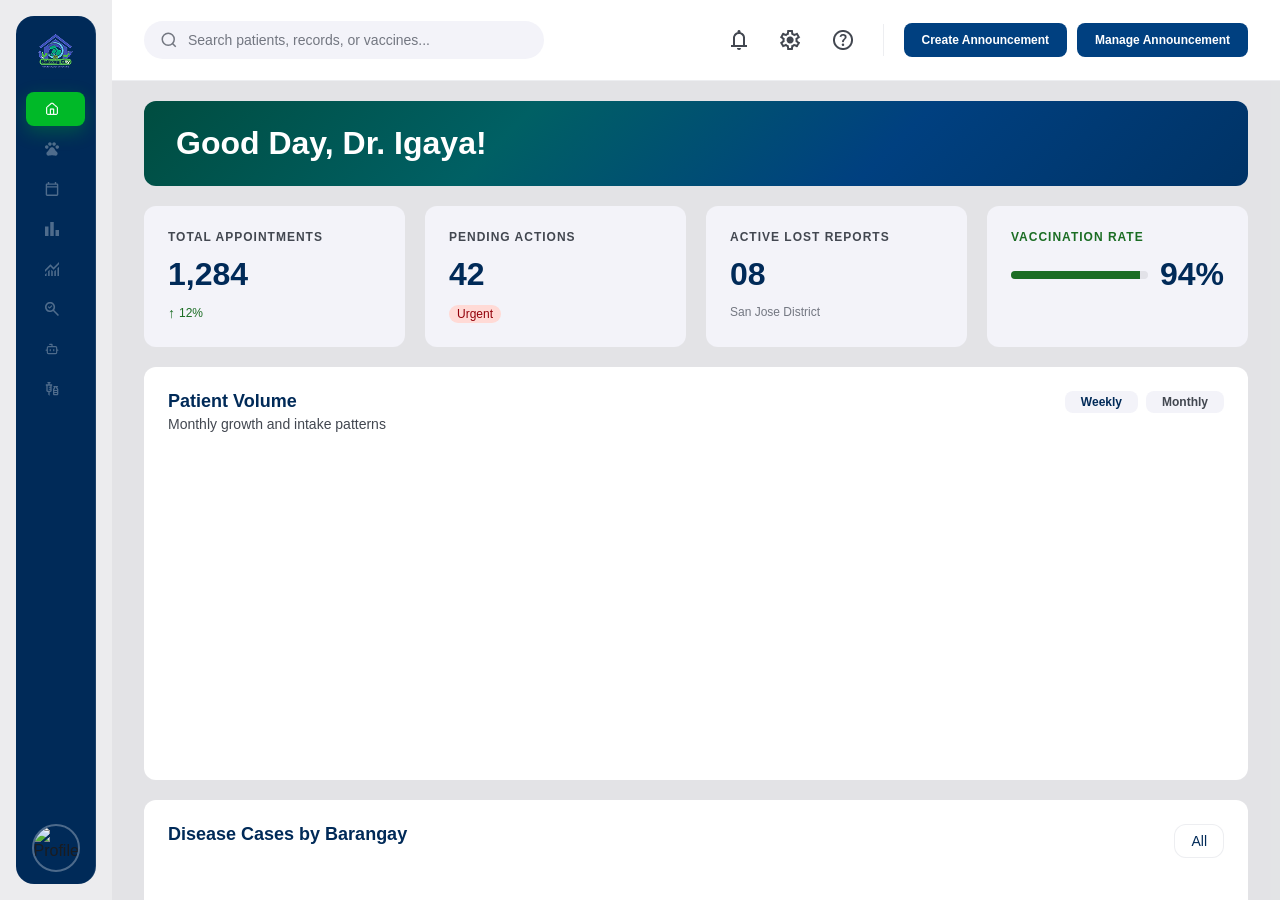
==== commit c008c8a7: "new file:   Vet-side/CSS/AppointmentMNG.css 	modified:   Vet-side/CSS/index.css 	new file:   Vet-sid" ====
--- a/Vet-side/HTML/index.html
+++ b/Vet-side/HTML/index.html
@@ -5,48 +5,52 @@
     <meta name="viewport" content="width=device-width, initial-scale=1.0">
     <title>VBETTER - Veterinary Dashboard</title>
     <link rel="stylesheet" href="../CSS/index.css">
+    <link rel="stylesheet" href="/Vet-side/CSS/sideBar.css">
     <link href="https://cdn.jsdelivr.net/npm/fullcalendar@6.1.8/index.global.min.css" rel="stylesheet">
     <script src="https://cdn.jsdelivr.net/npm/fullcalendar@6.1.8/index.global.min.js"></script>
     <script src="https://cdn.jsdelivr.net/npm/chart.js"></script>
+    <script src="/Vet-side/JS/sidebar.js"></script>
+
 </head>
 <body>
     <div class="MainContainer">
         <!-- SIDEBAR -->
         <div class="sidebar">
             <div class="sidebar-header">
+                <button type="button" class="sidebar-toggle" id="sidebar-toggle" aria-label="Toggle sidebar menu">☰</button>
                 <div class="logo"><img src="../Images/logo.png" alt="VBETTER Logo"></div>
             </div>
             <nav class="sidebar-nav">
                 <a href="#" class="nav-item active" title="Dashboard">
-                    <img src="/Vet-side/Images/home.png" class="nav-icon">
+                    <img src="/Vet-side/Images/home.png" class="nav-icon" alt="Dashboard-icon">
                     <span class="nav-label">Dashboard</span>
                 </a>
-                <a href="#" class="nav-item" title="Patients">
-                    <img src="/Vet-side/Images/paw.svg" class="nav-icon">
+                <a href="appointment.html" class="nav-item" title="Patients">
+                    <img src="/Vet-side/Images/paw.svg" class="nav-icon" alt="Patient_record-icon">
                     <span class="nav-label">Appointment Management</span>
                 </a>
                 <a href="#" class="nav-item" title="Appointments">
-                    <img src="/Vet-side/Images/n.svg" class="nav-icon">
+                    <img src="/Vet-side/Images/n.svg" class="nav-icon" alt="Appointment-icon">
                     <span class="nav-label">Patient Records</span>
                 </a>
                 <a href="#" class="nav-item" title="Reports">
-                    <img src="/Vet-side/Images/graph.svg" class="nav-icon">
+                    <img src="/Vet-side/Images/graph.svg" class="nav-icon" alt="Reports-icon">
                     <span class="nav-label">Report</span>
                 </a>
                  <a href="#" class="nav-item" title="Disease_Analytics">
-                    <img src="/Vet-side/Images/graph2.svg" class="nav-icon">
+                    <img src="/Vet-side/Images/graph2.svg" class="nav-icon" alt="Disease Analytics-logo ">
                     <span class="nav-label">Disease Analytics</span>
                 </a>
                   <a href="#" class="nav-item" title="lost_&_found">
-                    <img src="/Vet-side/Images/lostandFound.svg" class="nav-icon">
+                    <img src="/Vet-side/Images/lostandFound.svg" class="nav-icon" alt="Lost and Found-logo" >
                     <span class="nav-label">Lost And Found</span>
                 </a>
                   <a href="#" class="nav-item" title="chatbot_insights">
-                    <img src="/Vet-side/Images/chatbot.svg" class="nav-icon">
+                    <img src="/Vet-side/Images/chatbot.svg" class="nav-icon" alt="Chatbot-logo">
                     <span class="nav-label">Chatbot Management</span>
                 </a>
                   <a href="#" class="nav-item" title="Mass_Vaccine">
-                    <img src="/Vet-side/Images/vaccine.svg" class="nav-icon">
+                    <img src="/Vet-side/Images/vaccine.svg" class="nav-icon" alt="Vaccine-logo">
                     <span class="nav-label">Mass Vaccination</span>
                 </a>
             </nav>
@@ -69,13 +73,13 @@
                 <div class="rightSide">
                     <div class="iconheader">
                         <button class="icon-btn">
-                            <img src="/Vet-side/Images/notif.png">
+                            <img src="/Vet-side/Images/notif.png" alt="Notifications">
                         </button>
                         <button class="icon-btn">
-                           <img src="/Vet-side/Images/setting.png">
+                           <img src="/Vet-side/Images/setting.png" alt="Settings">
                         </button>
                         <button class="icon-btn">
-                                 <img src="/Vet-side/Images/aboutus.png">
+                                 <img src="/Vet-side/Images/aboutus.png" alt="About Us">
                         </button>
                     </div>
                     <div class="header-divider"></div>
@@ -86,6 +90,7 @@
                 </div>
             </div>
 
+            <div id="dashboard-content">
             <!-- GREETING SECTION -->
             <div class="Greetings">
                 <h1>Good Day, Dr. Igaya!</h1>
@@ -328,8 +333,12 @@
                 </div>
             </div>
         </div>
+
+        <div id="module-content" hidden></div>
     </div>
 
+    
     <script src="../JS/index.js"></script>
+   
 </body>
 </html>
--- a/Vet-side/CSS/index.css
+++ b/Vet-side/CSS/index.css
@@ -50,135 +50,6 @@
     width: 100%;
 }
 
-
-.sidebar {
-    width: var(--sidebar-width-collapsed);
-    height: calc(100vh - (var(--shell-gap) * 2));
-    background: var(--primary-dark);
-    display: flex;
-    flex-direction: column;
-    justify-content: space-between;
-    align-items: stretch;
-    padding: 12px 10px;
-    position: fixed;
-    left: var(--shell-gap);
-    top: var(--shell-gap);
-    border-radius: 18px;
-    overflow: hidden;
-    border-right: 1px solid rgba(255, 255, 255, 0.1);
-    transition: width 0.28s ease;
-}
-
-.sidebar.expanded {
-    width: var(--sidebar-width-expanded);
-}
-
-.sidebar-header {
-    width: 100%;
-    display: flex;
-    justify-content: center;
-    margin-bottom: 14px;
-}
-
-.logo {
-    width: 50px;
-    height: 50px;
-    border-radius: 12px;
-    display: flex;
-    align-items: center;
-    justify-content: center;
-    color: var(--white);
-    font-weight: 800;
-    font-size: 24px;
-    
-}
-
-.sidebar-nav {
-    display: flex;
-    flex-direction: column;
-    gap: 6px;
-    flex: 1;
-    justify-content: flex-start;
-}
-
-.nav-item {
-    width: 100%;
-    min-height: 34px;
-    display: flex;
-    align-items: center;
-    justify-content: center;
-    gap: 8px;
-    border-radius: 8px;
-    color: rgba(255, 255, 255, 0.7);
-    cursor: pointer;
-    transition: var(--transition);
-    text-decoration: none;
-    padding: 7px 0;
-}
-
-.sidebar.expanded .nav-item {
-    justify-content: flex-start;
-    padding: 7px 10px;
-}
-
-.nav-item:hover {
-    background: rgba(0, 185, 40, 0.22);
-    color: var(--white);
-}
-
-.nav-item.active {
-    background: var(--secondary-light-green);
-    color: var(--white);
-    box-shadow: 0 6px 18px rgba(0, 185, 40, 0.3);
-}
-
-.nav-icon {
-    width: 14px;
-    height: 14px;
-    stroke-width: 2;
-    flex-shrink: 0;
-    opacity: 0.95;
-}
-
-.nav-label {
-    font-size: 11px;
-    font-weight: 600;
-    line-height: 1.2;
-    opacity: 0;
-    max-width: 0;
-    overflow: hidden;
-    white-space: nowrap;
-    transition: opacity 0.18s ease, max-width 0.18s ease;
-}
-
-.sidebar.expanded .nav-label {
-    opacity: 1;
-    max-width: 140px;
-}
-
-.sidebar-footer {
-    width: 100%;
-    display: flex;
-    justify-content: center;
-}
-
-.sidebar.expanded .sidebar-footer {
-    justify-content: flex-start;
-}
-
-.profile-pic {
-    width: 48px;
-    height: 48px;
-    border-radius: 50%;
-    border: 2px solid rgba(255, 255, 255, 0.3);
-    cursor: pointer;
-    transition: var(--transition);
-}
-
-.profile-pic:hover {
-    border-color: var(--secondary-light-green);
-}
-
 /* ============================= */
 /* MAIN CONTENT */
 /* ============================= */
@@ -195,6 +66,50 @@
 .sidebar.expanded ~ .mainContent {
     margin-left: calc(var(--shell-gap) + var(--sidebar-width-expanded) + var(--sidebar-main-gap));
     width: calc(100% - (var(--shell-gap) + var(--sidebar-width-expanded) + var(--sidebar-main-gap)));
+}
+
+.sidebar-toggle {
+    display: none;
+    border: 1px solid rgba(255, 255, 255, 0.25);
+    background: transparent;
+    color: var(--white);
+    width: 36px;
+    height: 36px;
+    border-radius: 8px;
+    cursor: pointer;
+    font-size: 18px;
+    line-height: 1;
+}
+
+#module-content {
+    padding: 24px 32px 32px;
+}
+
+.module-card {
+    background: var(--white);
+    border-radius: 12px;
+    border: 1px solid var(--border-light);
+    padding: 24px;
+    max-width: 760px;
+}
+
+.module-card h2 {
+    color: var(--primary-dark);
+    margin-bottom: 8px;
+}
+
+.module-card p {
+    color: var(--text-secondary);
+    margin-bottom: 14px;
+}
+
+.module-back-btn {
+    background: var(--primary-blue);
+    color: var(--white);
+    border: none;
+    border-radius: 8px;
+    padding: 10px 14px;
+    cursor: pointer;
 }
 
 /* TOP HEADER */
@@ -1165,25 +1080,49 @@
 
     .sidebar-header {
         margin-bottom: 0;
+        display: flex;
+        align-items: center;
+        gap: 10px;
+    }
+
+    .sidebar-toggle {
+        display: inline-flex;
+        align-items: center;
+        justify-content: center;
     }
 
     .sidebar-nav {
-        flex: 1;
-        flex-direction: row;
-        justify-content: center;
-        gap: 12px;
+        display: none;
+        position: absolute;
+        left: 12px;
+        right: 12px;
+        top: 64px;
+        background: #0b396f;
+        border-radius: 12px;
+        padding: 12px;
+        z-index: 12;
+        max-height: 60vh;
+        overflow-y: auto;
+        flex-direction: column;
+        gap: 8px;
+    }
+
+    .sidebar.mobile-open .sidebar-nav {
+        display: flex;
     }
 
     .nav-item {
-        width: 40px;
+        width: 100%;
         min-height: 40px;
-        justify-content: center;
-        padding: 0;
+        justify-content: flex-start;
+        padding: 8px 12px;
         border-radius: 10px;
     }
 
     .nav-label {
-        display: none;
+        display: inline;
+        opacity: 1;
+        max-width: 100%;
     }
 
     .nav-icon {
@@ -1197,6 +1136,10 @@
         height: auto;
     }
 
+    #module-content {
+        padding: 16px;
+    }
+
     .topHeader {
         flex-direction: column;
         gap: 12px;
--- a/Vet-side/CSS/sideBar.css
+++ b/Vet-side/CSS/sideBar.css
@@ -0,0 +1,226 @@
+:root {
+    --primary-dark: #002A58;
+    --primary-blue: #004080;
+    --primary-light: #0E4686;
+    --secondary-green: #1B6D24;
+    --secondary-light-green: #00B928;
+    --accent-red: #93000A;
+    --accent-light-red: #FFDAD6;
+    --background-light: #F3F3F9;
+    --background-gray: rgba(66, 71, 80, 0.05);
+    --text-primary: #1A1C20;
+    --text-secondary: #424750;
+    --text-tertiary: #737781;
+    --border-light: rgba(195, 198, 210, 0.30);
+    --white: #FFFFFF;
+    --sidebar-width-collapsed: 80px;
+    --sidebar-width-expanded: 160px;
+    --shell-gap: 16px;
+    --sidebar-main-gap: 16px;
+    --transition: all 0.3s ease;
+}
+
+.sidebar.expanded ~ .mainContent {
+    margin-left: calc(var(--shell-gap) + var(--sidebar-width-expanded) + var(--sidebar-main-gap));
+    width: calc(100% - (var(--shell-gap) + var(--sidebar-width-expanded) + var(--sidebar-main-gap)));
+}
+
+.sidebar.expanded ~ .right-content {
+    margin-left: calc(var(--sidebar-width-expanded) + var(--sidebar-main-gap));
+    width: calc(100% - (var(--sidebar-width-expanded) + var(--sidebar-main-gap) + var(--shell-gap)));
+}
+.sidebar {
+    width: var(--sidebar-width-collapsed);
+    height: calc(100vh - (var(--shell-gap) * 2));
+    background: var(--primary-dark);
+    display: flex;
+    flex-direction: column;
+    justify-content: space-between;
+    align-items: stretch;
+    padding: 12px 10px;
+    position: fixed;
+    left: var(--shell-gap);
+    top: var(--shell-gap);
+    border-radius: 18px;
+    overflow: hidden;
+    border-right: 1px solid rgba(255, 255, 255, 0.1);
+    transition: width 0.28s ease;
+}
+
+.sidebar.expanded {
+    width: var(--sidebar-width-expanded);
+}
+
+.sidebar-header {
+    width: 100%;
+    display: flex;
+    justify-content: center;
+    margin-bottom: 14px;
+}
+
+.logo {
+    width: 50px;
+    height: 50px;
+    border-radius: 12px;
+    display: flex;
+    align-items: center;
+    justify-content: center;
+    color: var(--white);
+    font-weight: 800;
+    font-size: 24px;
+    
+}
+
+.sidebar-nav {
+    display: flex;
+    flex-direction: column;
+    gap: 6px;
+    flex: 1;
+    justify-content: flex-start;
+}
+
+.nav-item {
+    width: 100%;
+    min-height: 34px;
+    display: flex;
+    align-items: center;
+    justify-content: center;
+    gap: 8px;
+    border-radius: 8px;
+    color: rgba(255, 255, 255, 0.7);
+    cursor: pointer;
+    transition: var(--transition);
+    text-decoration: none;
+    padding: 7px 0;
+}
+
+.sidebar.expanded .nav-item {
+    justify-content: flex-start;
+    padding: 7px 10px;
+}
+
+.nav-item:hover {
+    background: rgba(0, 185, 40, 0.22);
+    color: var(--white);
+}
+
+.nav-item.active {
+    background: var(--secondary-light-green);
+    color: var(--white);
+    box-shadow: 0 6px 18px rgba(0, 185, 40, 0.3);
+}
+
+.nav-icon {
+    width: 14px;
+    height: 14px;
+    stroke-width: 2;
+    flex-shrink: 0;
+    opacity: 0.95;
+}
+
+.nav-label {
+    font-size: 11px;
+    font-weight: 600;
+    line-height: 1.2;
+    opacity: 0;
+    max-width: 0;
+    overflow: hidden;
+    white-space: nowrap;
+    transition: opacity 0.18s ease, max-width 0.18s ease;
+}
+
+.sidebar.expanded .nav-label {
+    opacity: 1;
+    max-width: 140px;
+}
+
+.sidebar-footer {
+    width: 100%;
+    display: flex;
+    justify-content: center;
+}
+
+.sidebar.expanded .sidebar-footer {
+    justify-content: flex-start;
+}
+
+.profile-pic {
+    width: 48px;
+    height: 48px;
+    border-radius: 50%;
+    border: 2px solid rgba(255, 255, 255, 0.3);
+    cursor: pointer;
+    transition: var(--transition);
+}
+
+.profile-pic:hover {
+    border-color: var(--secondary-light-green);
+}
+
+@media (max-width: 768px) {
+    .sidebar {
+        position: relative;
+        left: 0;
+        top: 0;
+        width: 100%;
+        height: auto;
+        border-radius: 12px;
+        padding: 10px 12px;
+        flex-direction: row;
+        align-items: center;
+        gap: 10px;
+    }
+
+    .sidebar.expanded {
+        width: 100%;
+    }
+
+    .sidebar-header {
+        margin-bottom: 0;
+        justify-content: flex-start;
+    }
+
+    .logo {
+        width: 40px;
+        height: 40px;
+    }
+
+    .sidebar-nav {
+        flex-direction: row;
+        align-items: center;
+        gap: 8px;
+        overflow-x: auto;
+        flex: 1;
+        padding-bottom: 2px;
+    }
+
+    .nav-item,
+    .sidebar.expanded .nav-item {
+        width: auto;
+        min-width: 42px;
+        min-height: 42px;
+        justify-content: center;
+        padding: 8px;
+        border-radius: 10px;
+        flex-shrink: 0;
+    }
+
+    .nav-label,
+    .sidebar.expanded .nav-label {
+        display: none;
+        opacity: 0;
+        max-width: 0;
+    }
+
+    .sidebar-footer {
+        display: none;
+    }
+
+    .sidebar ~ .mainContent,
+    .sidebar ~ .right-content,
+    .sidebar.expanded ~ .mainContent,
+    .sidebar.expanded ~ .right-content {
+        margin-left: 0 !important;
+        width: 100% !important;
+    }
+}
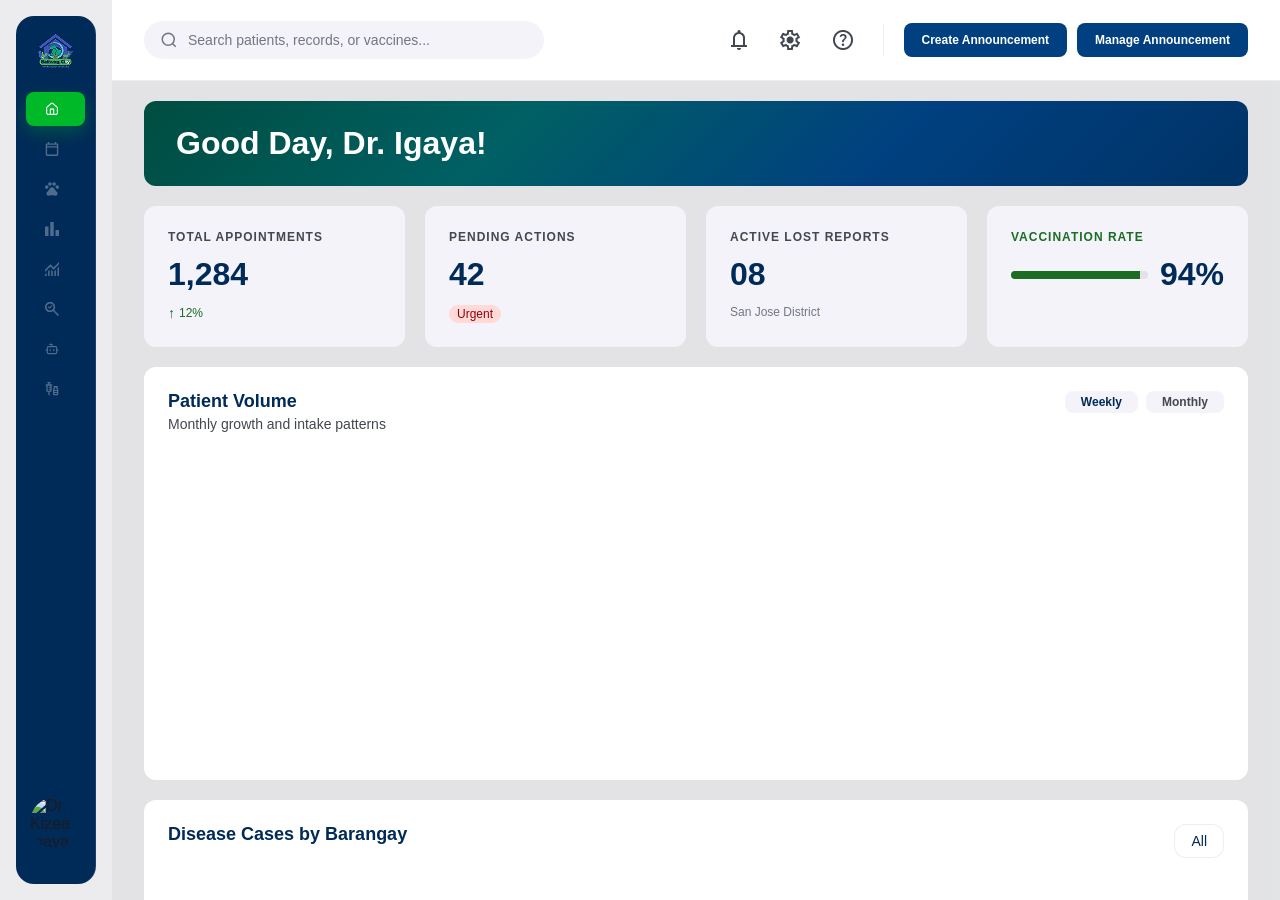
==== commit 585ea9b7: "modified:   Vet-side/CSS/ChatbotManagement.css 	new file:   Vet-side/CSS/diasesAnalytics.css 	new fi" ====
--- a/Vet-side/HTML/index.html
+++ b/Vet-side/HTML/index.html
@@ -26,11 +26,11 @@
                     <span class="nav-label">Dashboard</span>
                 </a>
                 <a href="appointment.html" class="nav-item" title="Patients">
-                    <img src="/Vet-side/Images/paw.svg" class="nav-icon" alt="Patient_record-icon">
+                    <img src="/Vet-side/Images/n.svg" class="nav-icon" alt="Patient_record-icon">
                     <span class="nav-label">Appointment Management</span>
                 </a>
-                <a href="#" class="nav-item" title="Appointments">
-                    <img src="/Vet-side/Images/n.svg" class="nav-icon" alt="Appointment-icon">
+                <a href="patientRecords.html" class="nav-item" title="Appointments">
+                    <img src="/Vet-side/Images/paw.svg" class="nav-icon" alt="Appointment-icon">
                     <span class="nav-label">Patient Records</span>
                 </a>
                 <a href="#" class="nav-item" title="Reports">
--- a/Vet-side/CSS/sideBar.css
+++ b/Vet-side/CSS/sideBar.css
@@ -29,6 +29,11 @@
     margin-left: calc(var(--sidebar-width-expanded) + var(--sidebar-main-gap));
     width: calc(100% - (var(--sidebar-width-expanded) + var(--sidebar-main-gap) + var(--shell-gap)));
 }
+
+.sidebar.expanded ~ .right-side {
+    margin-left: calc(var(--sidebar-width-expanded) + var(--sidebar-main-gap));
+    width: calc(100% - (var(--sidebar-width-expanded) + var(--sidebar-main-gap) + var(--shell-gap)));
+}
 .sidebar {
     width: var(--sidebar-width-collapsed);
     height: calc(100vh - (var(--shell-gap) * 2));
@@ -47,6 +52,16 @@
     transition: width 0.28s ease;
 }
 
+.mainContent,
+.right-content,
+.right-side,
+.content-holder,
+.lf-main,
+.da-main,
+.mass-vacc-main {
+    transition: margin-left 0.28s ease, width 0.28s ease;
+}
+
 .sidebar.expanded {
     width: var(--sidebar-width-expanded);
 }
@@ -55,7 +70,30 @@
     width: 100%;
     display: flex;
     justify-content: center;
+    align-items: center;
+    gap: 8px;
     margin-bottom: 14px;
+}
+
+.sidebar-toggle {
+    display: none;
+    align-items: center;
+    justify-content: center;
+    border: 1px solid rgba(255, 255, 255, 0.28);
+    background: rgba(255, 255, 255, 0.06);
+    color: var(--white);
+    width: 34px;
+    height: 34px;
+    border-radius: 10px;
+    cursor: pointer;
+    font-size: 17px;
+    line-height: 1;
+    transition: background 0.2s ease, border-color 0.2s ease;
+}
+
+.sidebar-toggle:hover {
+    background: rgba(255, 255, 255, 0.14);
+    border-color: rgba(255, 255, 255, 0.46);
 }
 
 .logo {
@@ -138,10 +176,83 @@
     width: 100%;
     display: flex;
     justify-content: center;
+    padding-bottom: 6px;
 }
 
 .sidebar.expanded .sidebar-footer {
+    justify-content: stretch;
+}
+
+.sidebar-profile-card {
+    width: 50px;
+    min-height: 50px;
+    border-radius: 0 0 24px 24px;
+    display: flex;
+    align-items: center;
+    justify-content: center;
+    gap: 0;
+    overflow: hidden;
+    border: none;
+    background: transparent;
+    padding: 14px 0 18px;
+    transition: background 0.28s ease, border-color 0.28s ease, gap 0.28s ease, padding 0.28s ease;
+    cursor: pointer;
+}
+
+.sidebar.expanded .sidebar-profile-card {
+    width: 100%;
+    min-height: 51px;
+    border-radius: 16px;
     justify-content: flex-start;
+    gap: 10px;
+    padding: 10px;
+    background: #0f9540;
+    border-color: #39d263;
+    border: 1px solid #39d263;
+}
+
+.sidebar-profile-avatar {
+    width: 51px;
+    height: 51px;
+    border-radius: 50%;
+    object-fit: cover;
+    flex-shrink: 0;
+}
+
+.sidebar.expanded .sidebar-profile-avatar {
+    width: 48px;
+    height: 48px;
+    border: 0;
+}
+
+.sidebar-profile-meta {
+    display: none;
+    min-width: 0;
+    color: #ffffff;
+}
+
+.sidebar.expanded .sidebar-profile-meta {
+    display: flex;
+    flex-direction: column;
+}
+
+.sidebar-profile-name {
+    font-size: 8px;
+    font-weight: 700;
+    white-space: nowrap;
+}
+
+.sidebar.expanded .sidebar-profile-name {
+    font-size: 12px;
+}
+
+.sidebar-profile-role {
+    font-size: 7px;
+    opacity: 0.94;
+}
+
+.sidebar.expanded .sidebar-profile-role {
+    font-size: 10px;
 }
 
 .profile-pic {
@@ -180,6 +291,12 @@
         justify-content: flex-start;
     }
 
+    .sidebar-toggle {
+        display: inline-flex;
+        width: 36px;
+        height: 36px;
+    }
+
     .logo {
         width: 40px;
         height: 40px;
@@ -218,8 +335,10 @@
 
     .sidebar ~ .mainContent,
     .sidebar ~ .right-content,
+    .sidebar ~ .right-side,
     .sidebar.expanded ~ .mainContent,
-    .sidebar.expanded ~ .right-content {
+    .sidebar.expanded ~ .right-content,
+    .sidebar.expanded ~ .right-side {
         margin-left: 0 !important;
         width: 100% !important;
     }
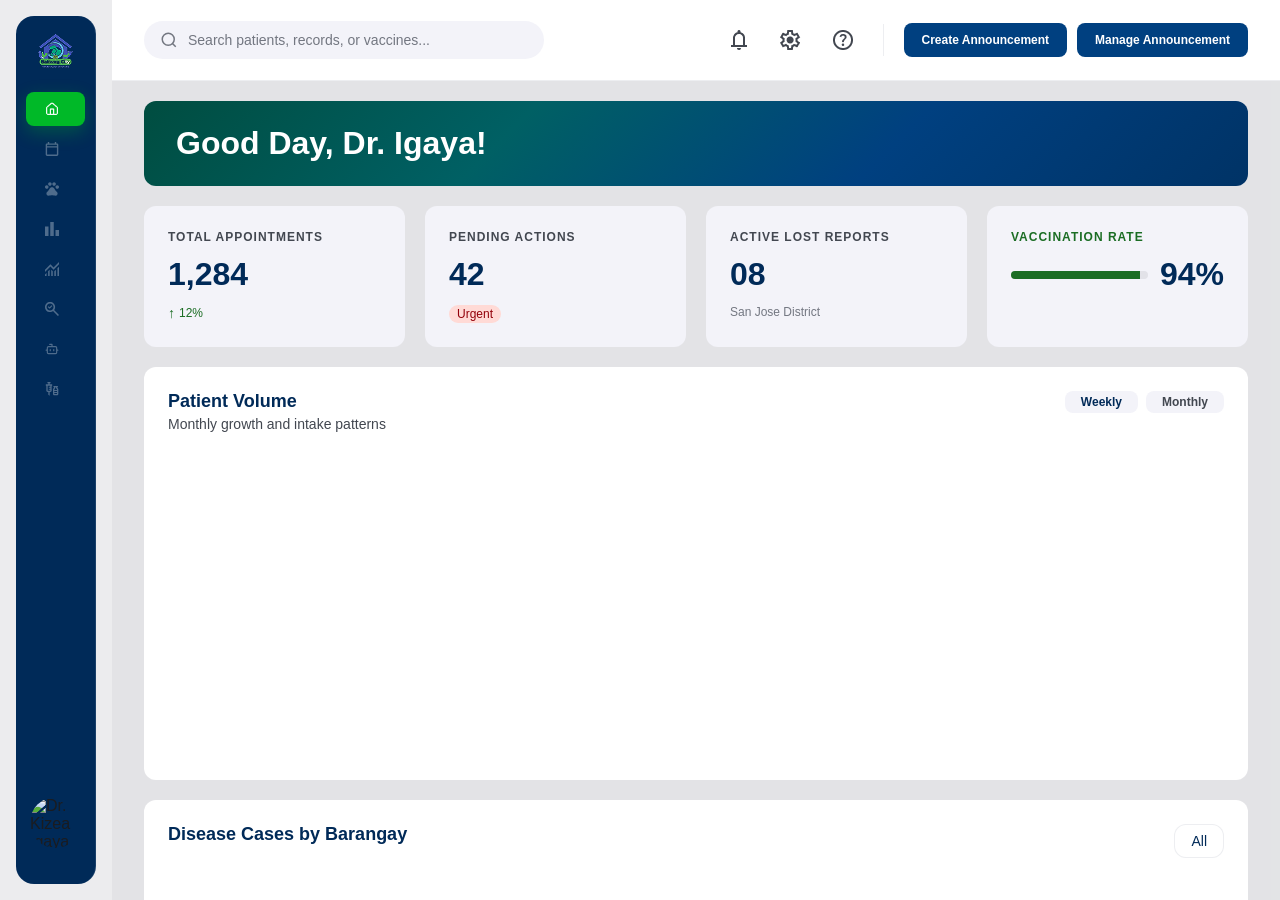
==== commit bdc7ad5a: "modified:   Vet-side/CSS/index.css 	modified:   Vet-side/CSS/sideBar.css 	modified:   Vet-side/HTML/" ====
--- a/Vet-side/HTML/index.html
+++ b/Vet-side/HTML/index.html
@@ -72,20 +72,20 @@
                 </div>
                 <div class="rightSide">
                     <div class="iconheader">
-                        <button class="icon-btn">
+                        <button class="icon-btn" id="notification-icon-btn" type="button" aria-label="Open notifications">
                             <img src="/Vet-side/Images/notif.png" alt="Notifications">
                         </button>
-                        <button class="icon-btn">
+                        <button class="icon-btn" type="button" aria-label="Settings">
                            <img src="/Vet-side/Images/setting.png" alt="Settings">
                         </button>
-                        <button class="icon-btn">
+                        <button class="icon-btn" id="about-help-btn" type="button" aria-label="About us and help">
                                  <img src="/Vet-side/Images/aboutus.png" alt="About Us">
                         </button>
                     </div>
                     <div class="header-divider"></div>
                     <div class="buttonHolder">
-                        <button class="btn btn-secondary">Create Announcement</button>
-                        <button class="btn btn-secondary">Manage Announcement</button>
+                        <button class="btn btn-secondary" id="create-announcement-btn" type="button">Create Announcement</button>
+                        <button class="btn btn-secondary" id="manage-announcement-btn" type="button">Manage Announcement</button>
                     </div>
                 </div>
             </div>
--- a/Vet-side/CSS/index.css
+++ b/Vet-side/CSS/index.css
@@ -331,6 +331,323 @@
     background: var(--secondary-green);
 }
 
+/* DASHBOARD MODALS */
+#dashboard-modal-root[hidden] {
+    display: none;
+}
+
+.dash-modal-overlay {
+    position: fixed;
+    inset: 0;
+    background: rgba(16, 20, 30, 0.58);
+    display: grid;
+    place-items: center;
+    padding: 16px;
+    z-index: 1200;
+}
+
+.dash-modal-shell {
+    width: min(760px, 100%);
+    max-height: 92vh;
+    overflow: auto;
+    border-radius: 10px;
+    background: #dce6f4;
+    border: 1px solid #9eb6d3;
+}
+
+.dash-modal-mini {
+    width: min(440px, 100%);
+}
+
+.dash-modal-header {
+    background: #0d4b8c;
+    color: #ffffff;
+    display: flex;
+    align-items: center;
+    justify-content: space-between;
+    padding: 10px 12px;
+    border-radius: 10px 10px 0 0;
+}
+
+.dash-modal-header-actions {
+    display: flex;
+    align-items: center;
+    gap: 8px;
+}
+
+.dash-header-action {
+    border: 1px solid rgba(255, 255, 255, 0.34);
+    background: rgba(255, 255, 255, 0.12);
+    color: #ffffff;
+    border-radius: 8px;
+    padding: 6px 10px;
+    font-size: 0.76rem;
+    font-weight: 700;
+    cursor: pointer;
+}
+
+.dash-modal-header h2 {
+    font-size: 1.1rem;
+    font-weight: 700;
+}
+
+.dash-close-btn {
+    border: 0;
+    width: 24px;
+    height: 24px;
+    border-radius: 8px;
+    cursor: pointer;
+    background: #ffffff;
+    color: #385271;
+    font-size: 1.1rem;
+    line-height: 1;
+}
+
+.dash-modal-content {
+    padding: 14px;
+    display: grid;
+    gap: 10px;
+}
+
+.dash-field-wrap {
+    display: block;
+}
+
+.dash-input,
+.dash-textarea {
+    width: 100%;
+    border: 1px solid #83a3c8;
+    border-radius: 8px;
+    background: #d8e2f0;
+    color: #23486d;
+    padding: 10px;
+    font: inherit;
+}
+
+.dash-textarea {
+    min-height: 90px;
+    resize: vertical;
+}
+
+.dash-upload-box {
+    border: 1px solid #7fa1c6;
+    border-radius: 8px;
+    min-height: 160px;
+    background: #d8e2f0;
+    display: grid;
+    place-items: center;
+    color: #5d78a0;
+    overflow: hidden;
+}
+
+.dash-upload-box img {
+    width: 100%;
+    height: 100%;
+    object-fit: cover;
+}
+
+.dash-upload-actions {
+    display: flex;
+    justify-content: space-between;
+    align-items: center;
+}
+
+.dash-upload-btn {
+    border: 1px solid #7fa1c6;
+    border-radius: 8px;
+    background: #d8e2f0;
+    color: #4f6d94;
+    font-weight: 600;
+    padding: 9px 12px;
+    cursor: pointer;
+}
+
+.dash-primary-btn,
+.dash-secondary-btn {
+    border: 0;
+    border-radius: 8px;
+    padding: 10px 14px;
+    font-weight: 700;
+    cursor: pointer;
+}
+
+.dash-primary-btn {
+    background: #006518;
+    color: #ffffff;
+}
+
+.dash-secondary-btn {
+    background: #e7eef8;
+    color: #3a577a;
+    border: 1px solid #bacce2;
+}
+
+.dash-notification-list {
+    display: grid;
+    gap: 8px;
+}
+
+.dash-notification-item {
+    border-radius: 10px;
+    background: #f4f8fe;
+    border: 1px solid #d2dfef;
+    padding: 10px;
+    cursor: pointer;
+}
+
+.dash-notification-item.unread {
+    border-left: 4px solid #0f8a34;
+    background: #eef8ef;
+}
+
+.dash-notification-item.read {
+    opacity: 0.82;
+}
+
+.dash-notification-item h4 {
+    color: #103d71;
+    margin-bottom: 4px;
+}
+
+.dash-notification-item p,
+.dash-notification-item small {
+    color: #5f7591;
+}
+
+.dash-announcement-list {
+    display: grid;
+    gap: 10px;
+}
+
+.dash-announcement-card {
+    border-radius: 8px;
+    background: #9ae58f;
+    padding: 8px;
+    display: grid;
+    grid-template-columns: 140px 1fr auto;
+    gap: 10px;
+    align-items: center;
+}
+
+.dash-announcement-card img {
+    width: 100%;
+    height: 96px;
+    border-radius: 8px;
+    object-fit: cover;
+}
+
+.dash-announcement-copy h4 {
+    color: #00316c;
+    font-size: 1.4rem;
+    margin-bottom: 4px;
+}
+
+.dash-announcement-copy p,
+.dash-announcement-copy small {
+    color: #224462;
+}
+
+.dash-announcement-actions {
+    display: flex;
+    gap: 6px;
+    align-items: center;
+}
+
+.dash-icon-btn {
+    border: 0;
+    background: transparent;
+    width: 20px;
+    height: 20px;
+    display: grid;
+    place-items: center;
+    cursor: pointer;
+}
+
+.dash-icon-btn img {
+    width: 14px;
+    height: 14px;
+}
+
+.dash-confirm-box,
+.dash-delete-box {
+    background: #ffffff;
+    border-radius: 8px;
+    padding: 18px;
+    display: grid;
+    gap: 10px;
+    text-align: center;
+}
+
+.dash-confirm-icon {
+    width: 50px;
+    height: 50px;
+    border-radius: 50%;
+    background: #edf1f7;
+    display: grid;
+    place-items: center;
+    margin: 0 auto;
+}
+
+.dash-confirm-box h3 {
+    color: #0a9a2e;
+}
+
+.dash-confirm-box p,
+.dash-delete-box p {
+    color: #4d6483;
+    font-size: 0.85rem;
+}
+
+.dash-text-btn {
+    border: 0;
+    background: transparent;
+    color: #6a7f99;
+    cursor: pointer;
+}
+
+.dash-delete-box header {
+    display: flex;
+    align-items: center;
+    justify-content: space-between;
+    text-align: left;
+}
+
+.dash-delete-actions {
+    display: flex;
+    justify-content: flex-end;
+    gap: 8px;
+}
+
+.dash-empty {
+    color: #4f6786;
+}
+
+.dash-help-section {
+    border-radius: 10px;
+    background: #f5f8fd;
+    border: 1px solid #d8e2f0;
+    padding: 12px;
+    display: grid;
+    gap: 6px;
+}
+
+.dash-help-section h3 {
+    color: #0e3e74;
+}
+
+.dash-help-section p,
+.dash-help-list {
+    color: #4d6482;
+    font-size: 0.9rem;
+}
+
+.dash-help-list {
+    margin: 0;
+    padding-left: 18px;
+    display: grid;
+    gap: 4px;
+}
+
 /* CONTENT GRID */
 .content-grid {
     display: grid;
@@ -876,7 +1193,7 @@
 
 /* PATIENT CARD */
 .patient-card {
-    min-height: auto;
+    min-height: 0;
 }
 
 .patient-header {
--- a/Vet-side/CSS/sideBar.css
+++ b/Vet-side/CSS/sideBar.css
@@ -227,6 +227,11 @@
 
 .sidebar-profile-meta {
     display: none;
+    width: 0;
+    max-width: 0;
+    opacity: 0;
+    visibility: hidden;
+    overflow: hidden;
     min-width: 0;
     color: #ffffff;
 }
@@ -234,6 +239,17 @@
 .sidebar.expanded .sidebar-profile-meta {
     display: flex;
     flex-direction: column;
+    width: auto;
+    max-width: 120px;
+    opacity: 1;
+    visibility: visible;
+    overflow: hidden;
+}
+
+.sidebar-profile-name,
+.sidebar-profile-role {
+    overflow: hidden;
+    text-overflow: ellipsis;
 }
 
 .sidebar-profile-name {
